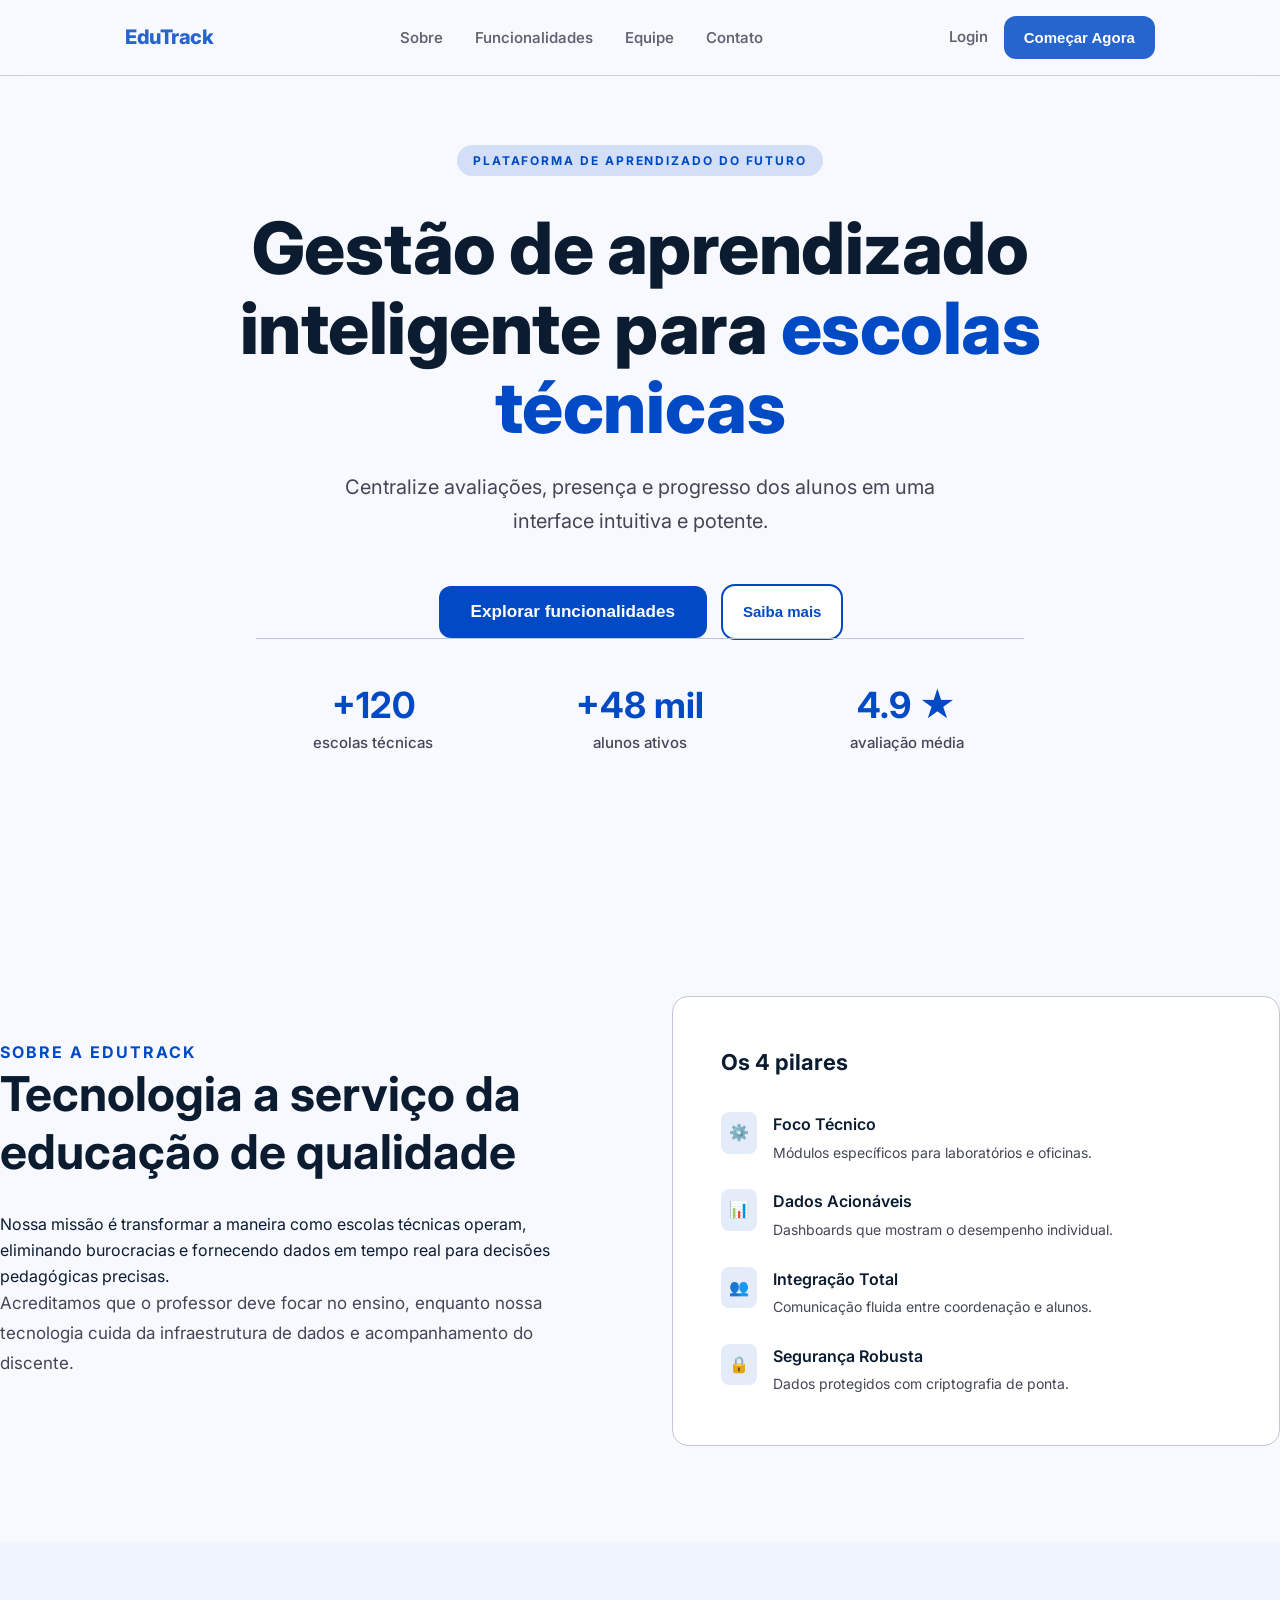
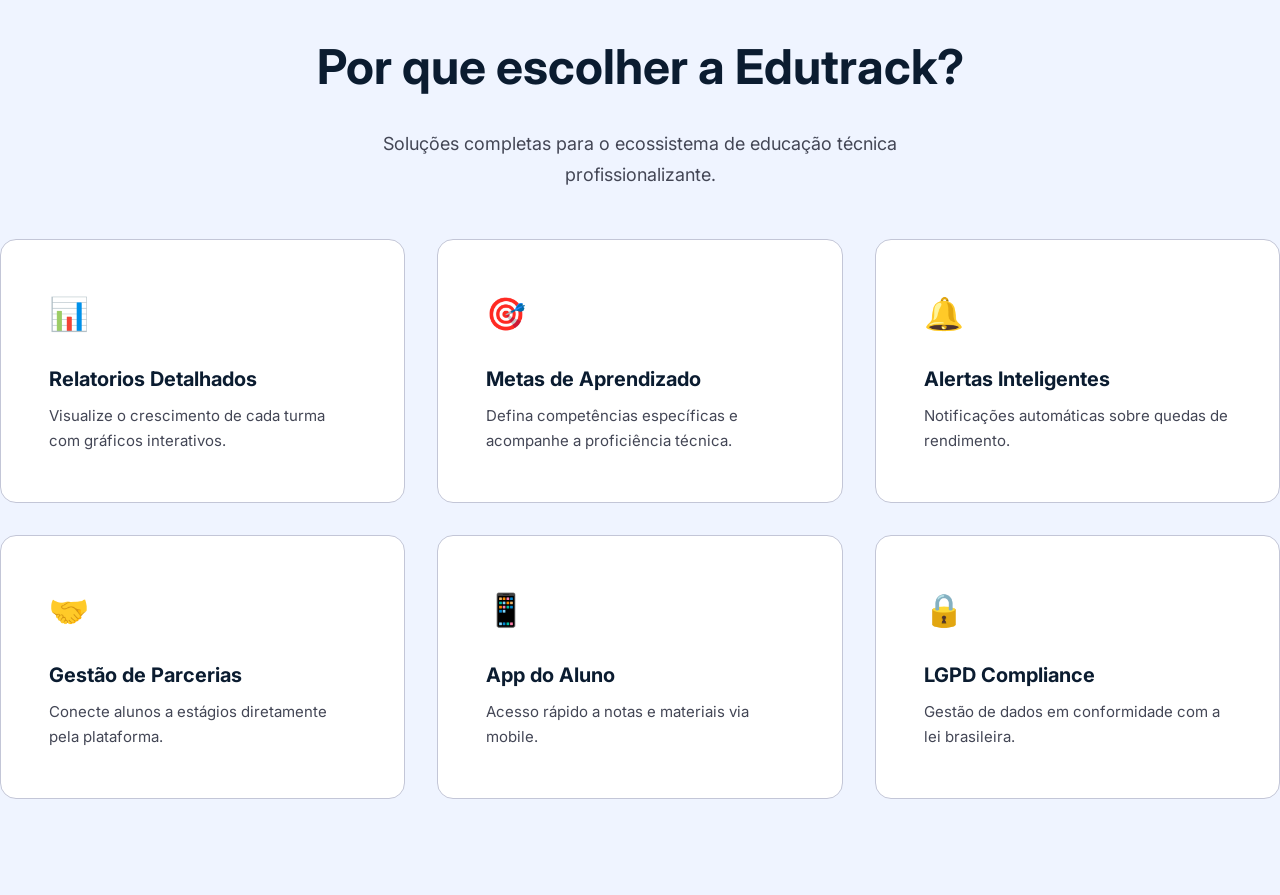
==== img/Aula pagina EduTrack/index.html @ 563f40f9 "finalização da Edutrack style.css" ====
<!DOCTYPE html>
<html lang="pt-br">

<head>
    <meta charset="UTF-8">
    <meta name="viewport" content="width=device-width, initial-scale=1.0">
    <link rel="preconnect" href="https://fonts.googleapis.com">
    <link rel="preconnect" href="https://fonts.gstatic.com" crossorigin>
    <link
        href="https://fonts.googleapis.com/css2?family=Inter:ital,opsz,wght@0,14..32,100..900;1,14..32,100..900&display=swap"
        rel="stylesheet">
    <link rel="stylesheet" href="style.css">
    <title>Landing Page EduTrack</title>
</head>

<body>
    <header class="navbar">
        <nav class="navbar-inner">
            <a href="#" class="navbar-logo">EduTrack</a>

            <ul class="navbar-links">
                <li><a href="#sobre">Sobre</a></li>
                <li><a href="#funcionalidades">Funcionalidades</a></li>
                <li><a href="#equipe">Equipe</a></li>
                <li><a href="#contato">Contato</a></li>
            </ul>
            <div class="navbar-botoes">
                <a href="#login" class="navbar-login-link">Login</a>
                <button class="navbar-button">Começar Agora</button>
            </div>


        </nav>

    </header>

    <main>
        <section class="hero">
            <span class="hero-label">Plataforma de Aprendizado do futuro</span>
            <h1 class="hero-titulo">Gestão de aprendizado inteligente para <span>escolas técnicas</span></h1>
            <p class="hero-subtitulo">Centralize avaliações, presença e progresso dos alunos em uma interface intuitiva
                e potente.</p>
            <div class="hero-botoes">
                <button class="btn-funcionalidades">Explorar funcionalidades</button>
                <button class="btn-saiba-mais">Saiba mais</button>
            </div>
            <div class="hero-estatisticas">
                <div class="hero-estatisticas-item">
                    <span class="dados-numeros">+120</span>
                    <span class="dados-descricao">escolas técnicas</span>
                </div>
                <div class="hero-estatisticas-item">
                    <span class="dados-numeros">+48 mil</span>
                    <span class="dados-descricao">alunos ativos</span>
                </div>
                <div class="hero-estatisticas-item">
                    <span class="dados-numeros">4.9 ★</span>
                    <span class="dados-descricao">avaliação média</span>
                </div>
            </div>
        </section>

        <section class="sobre">

            <div class="container">

                <div class="sobre-texto">

                    <span>Sobre a Edutrack</span>

                    <h2>Tecnologia a serviço da educação de qualidade</h2>



                    <p class="class-sobre-paragrafo">Nossa missão é transformar a maneira como escolas
                        técnicas operam, eliminando burocracias e fornecendo dados em tempo real para decisões
                        pedagógicas precisas.

                    </p>



                    <p class="sobre-paragrafo">Acreditamos que o professor deve focar no ensino,
                        enquanto nossa tecnologia cuida da infraestrutura de dados e acompanhamento do discente.</p>



                </div>




                <!-- Início da Segunda coluna ->coluna dos pilares -->

                <div class="sobre-pilares">



                    <h3 class="sobre-pilares-titulo">Os 4 pilares</h3>




                    <ul class="pilares-lista">

                        <li class="pilar">

                            <div class="pilar-icone">⚙️</div>

                            <div>

                                <strong class="pilar-titulo">Foco Técnico</strong>

                                <span class="pilar-descricao">Módulos específicos para laboratórios
                                    e oficinas.</span>

                            </div>

                        </li>



                        <li class="pilar">

                            <div class="pilar-icone">📊</div>

                            <div>

                                <strong class="pilar-titulo">Dados Acionáveis</strong>

                                <span class="pilar-descricao">Dashboards que mostram o desempenho
                                    individual.</span>

                            </div>

                        </li>



                        <li class="pilar">

                            <div class="pilar-icone">👥</div>

                            <div>

                                <strong class="pilar-titulo">Integração Total</strong>

                                <span class="pilar-descricao">Comunicação fluida entre coordenação e
                                    alunos.</span>

                            </div>

                        </li>



                        <li class="pilar">

                            <div class="pilar-icone">🔒</div>

                            <div>

                                <strong class="pilar-titulo">Segurança Robusta</strong>

                                <span class="pilar-descricao">Dados protegidos com criptografia de
                                    ponta.</span>

                            </div>

                        </li>

                    </ul>



        </section>

        <section class="solucoes">

            <div class="container">

                <header class="solucoes-header">
                    <h2>Por que escolher a Edutrack?</h2>
                    <p class="solucoes-descricao">Soluções completas para o ecossistema de educação técnica
                        profissionalizante.</p>
                </header>

                <div class="cards-grid">

                    <div class="card">
                        <div class="card-icone">📊</div>
                        <div class="card-titulo">Relatorios Detalhados</div>
                        <p class="card-descricao">Visualize o crescimento de cada turma com gráficos interativos.</p>
                    </div>

                    <div class="card">
                        <div class="card-icone">🎯</div>
                        <div class="card-titulo">Metas de Aprendizado</div>
                        <p class="card-descricao">Defina competências específicas e acompanhe a proficiência técnica.
                        </p>
                    </div>

                    <div class="card">
                        <div class="card-icone">🔔</div>
                        <div class="card-titulo">Alertas Inteligentes</div>
                        <p class="card-descricao">Notificações automáticas sobre quedas de rendimento.</p>
                    </div>

                    <div class="card">
                        <div class="card-icone">🤝</div>
                        <div class="card-titulo">Gestão de Parcerias</div>
                        <p class="card-descricao">Conecte alunos a estágios diretamente pela plataforma.</p>
                    </div>

                    <div class="card">
                        <div class="card-icone">📱</div>
                        <div class="card-titulo">App do Aluno</div>
                        <p class="card-descricao">Acesso rápido a notas e materiais via mobile.</p>
                    </div>

                    <div class="card">
                        <div class="card-icone">🔒</div>
                        <div class="card-titulo">LGPD Compliance</div>
                        <p class="card-descricao">Gestão de dados em conformidade com a lei brasileira.</p>
                    </div>
                </div>

            </div>

        </section>

    </main>

</body>

</html>
---- img/Aula pagina EduTrack/style.css ----
* {
   margin: 0;
   padding: 0;
   box-sizing: border-box;
}
 
/* Declarando variáveis CSS */
:root {
    /* Cores da Landing Page */
--cor-primaria: #004AC6;
--cor-primaria-hover: #003EA8;
--cor-fundo: #F8F9FF;
--cor-branca: #FFFFFF;
--cor-fundo-secundario: #EFF4FF;
--cor-texto: #0B1C30;
--cor-texto-suave: #434655;
--cor-borda: #C3C6D7;
 
/* Tipografia */
--fonte-principal: 'Inter';
 
/* Espaçamento */
--espaco-xs: 0.5rem;
--espaco-sm: 1rem;
--espaco-md: 1.5rem;
--espaco-lg: 2rem;
--espaco-xl: 3rem;
--espaco-xxl: 6rem;
 
/* Bordas arredondadas */
--raio-sm: 0.5rem;
--raio-md: 0.75rem;
--raio-lg: 1rem;
}
 
body {
    font-family: var(--fonte-principal);
    background-color: var(--cor-fundo);
    color: var(--cor-texto);
    line-height: 1.6;
}
 
h2{
 
font-size: clamp(1.75rem, 3rem, 3rem);
font-weight: 700;
line-height: 1.2;
color: var(--cor-texto);
margin-bottom: var(--espaco-lg);
 
 
}
 
.navbar {
    position: fixed; /* Mantém a navbar fixa no topo da página */
    top: 0;
    left: 0;
    width: 100%;
    z-index: 99999; /* Garante que a navbar fique acima de outros elementos */
    background-color: var(--cor-fundo);
    opacity: 0.85; /* Adiciona um pouco de transparência para destacar o conteúdo */
    backdrop-filter: blur(12px); /* Adiciona um efeito de desfoque para melhorar a legibilidade */
    border-bottom: 1px solid var(--cor-borda);
}
 
.navbar-inner {
    display: flex; /* Deixa em linha os itens da navbar */
    justify-content: space-around; /* Distribui os itens com espaço ao redor */
    align-items: center; /* Alinha os itens verticalmente */
    max-width: 1280px; /* Limita a largura máxima da navbar */
    margin: 0 auto; /* Centraliza a navbar horizontalmente */
    padding: var(--espaco-sm) var(--espaco-lg); /* Espaçamento interno da navbar */
}
 
.navbar-logo {
    font-size: 1.25rem; /* Tamanho da logo */
    font-weight: 800; /* Negrito para destacar a logo */
    color: var(--cor-primaria); /* Cor da logo */
    text-decoration: none; /* Remove sublinhado */
    letter-spacing: -0.03rem; /* Ajusta o espaçamento entre letras para um visual mais compacto */
}
 
.navbar-links {
    display: flex; /* Deixa os links em linha */
    list-style: none; /* Remove marcadores de lista */
    gap: var(--espaco-lg);  /* Espaçamento entre os links */
}
 
.navbar-links a {
    text-decoration: none; /* Remove sublinhado dos links */
    color: var(--cor-texto-suave);
    font-size: 0.9375rem;
    font-weight: 550; /* Peso médio para os links */
 
}
 
/* Comportamento quando o mouse passa sobre os links da navbar */
.navbar-links a:hover {
    color: var(--cor-primaria);
   
}
 
.navbar-botoes {
    display: flex; /* Deixa os botões em linha */
    align-items: center; /* Alinha os botões verticalmente */
    gap: var(--espaco-sm); /* Espaçamento entre os botões */
   
}
 
.navbar-button {
    background-color: var(--cor-primaria); /* Cor de fundo do botão */
    color: var(--cor-branca); /* Cor do texto do botão */
    border: none; /* Remove borda padrão */
    font-size: 0.9375rem; /* Tamanho da fonte do botão */
    font-weight: 700; /* Negrito para destacar o botão */
    padding: 0.8rem 1.25rem; /* Espaçamento interno do botão */
    border-radius: var(--raio-md); /* Bordas arredondadas */
    cursor: pointer; /* Cursor de ponteiro para indicar que é clicável */
    transition: all 0.15s ease; /* Transição suave para as alterações de estilo */
}
 
/* Dentro do hover so adicionamos o que sera alterado */
.navbar-button:hover {
    background-color: var(--cor-primaria-hover); /* Cor de fundo do botão ao passar o mouse */
    transform: scale(1.05); /* Leve aumento de tamanho para dar um efeito de destaque */
}
 
.navbar-login-link {
    text-decoration: none; /* Remove sublinhado do link de login */
    color: var(--cor-texto-suave); /* Cor do link de login */
    font-weight: 550; /* Peso médio para o link de login */
    font-size: 0.9375rem; /* Tamanho da fonte do link de login */
}
 
.navbar-login-link:hover {
    color: var(--cor-primaria-hover); /* Cor do link de login ao passar o mouse */
}
 
.hero {
    min-height: 100vh; /* vh- viewport height - altura da tela */
    display: flex; /* Deixa os itens em linha */
    flex-direction: column; /* Organiza os itens em coluna */
    align-items: center; /* Alinha os itens horizontalmente */
    justify-content: center; /* Alinha os itens verticalmente */
    padding: var(--espaco-lg) var(--espaco-xxl);/* Espaçamento interno da seção hero */
}
 
.hero-label {
    display: inline-block; /* Permite que o label tenha um tamanho definido */
    background-color: color-mix(in srgb, var(--cor-primaria) 15%, transparent);
    text-transform: uppercase;
    color: var(--cor-primaria);
    font-size: 0.75rem; /* Tamanho da fonte do label */
    font-weight: 700;
    letter-spacing: 0.12rem; /* Aumenta o espaçamento entre letras para um visual mais moderno */
    padding: 0.375rem 1rem; /* Espaçamento interno do label */
    border-radius: var(--raio-lg); /* Bordas arredondadas para o label */
    margin-bottom: var(--espaco-lg); /* Espaçamento abaixo do label */
}
 
.hero-titulo {
    font-size: clamp(2.5rem, 5.7rem, 4.5rem); /* clamp(minimo, ideal, maximo) - Nunca menor que o mínimo, nunca maior que o máximo, ideal para responsividade */
    font-weight: 800; /* Negrito para destacar o título */
    line-height: 1.1; /* Altura da linha para melhorar a legibilidade do título */
    letter-spacing: -0.03rem; /* Ajusta o espaçamento entre letras para um visual mais compacto */
    color: var(--cor-texto); /* Cor do título */
    max-width: 56rem; /* Limita a largura máxima do título para melhorar a legibilidade */
    text-align: center; /* Centraliza o texto do título */
    margin-bottom: var(--espaco-md); /* Espaçamento abaixo do título */
}
 
.hero-titulo span {
    color: var(--cor-primaria);
}
 
.hero-subtitulo {
    font-size: clamp(1rem, 1.875rem, 1.25rem);
    color: var(--cor-texto-suave); /* Cor do subtítulo */
    max-width: 42rem;
    line-height: 1.7;
    margin-bottom: var(--espaco-xl);
    text-align: center;
}
 
.hero-botoes {
    display: flex; /* Deixa os botões em linha */
    gap: var(--espaco-sm); /* Espaçamento entre os botões */
}
 
 
.btn-funcionalidades {
    background-color: var(--cor-primaria); /* Cor de fundo do botão */
    color: var(--cor-branca); /* Cor do texto do botão */
    border: none; /* Remove borda padrão */
    font-size: 1.07rem; /* Tamanho da fonte do botão */
    font-weight: 700; /* Negrito para destacar o botão */
    padding: 1rem 2rem; /* Espaçamento interno do botão */
    border-radius: var(--raio-md); /* Bordas arredondadas */
    cursor: pointer; /* Cursor de ponteiro para indicar que é clicável */
    transition: all 0.15s ease; /* Transição suave para as alterações de estilo */
}
 
.btn-funcionalidades:hover {
 background-color: var(--cor-primaria-hover); /* Cor de fundo do botão ao passar o mouse */
    transform: scale(1.05); /* Leve aumento de tamanho para dar um efeito de destaque */
 
}
 
.btn-saiba-mais {
    background-color: var(--cor-branca); /* Cor de fundo do botão */
    outline: 2px solid var(--cor-primaria);
    color: var(--cor-primaria); /* Cor do texto do botão */
    border: none; /* Remove borda padrão */
    font-size: 0.9375rem; /* Tamanho da fonte do botão */
    font-weight: 700; /* Negrito para destacar o botão */
    padding: 0.8rem 1.25rem; /* Espaçamento interno do botão */
    border-radius: var(--raio-md); /* Bordas arredondadas */
    cursor: pointer; /* Cursor de ponteiro para indicar que é clicável */
    transition: all 0.15s ease; /* Transição suave para as alterações de estilo */
}
 
.btn-saiba-mais:hover {
    transform: scale(1.05);
}
 
.hero-estatisticas{
display:grid;
grid-template-columns:repeat(3, 1fr);
gap: var(--espaco-lg);
width:100%;
max-width: 48rem;
padding-top: var(--espaco-xl);
border-top: 1px solid var(--cor-borda);
 
 }
 
 
 
.hero-estatisticas-item{
display: flex;
flex-direction: column;
align-items: center;
gap: var(--espaco-xs);
 
 }
 
 
 
.dados-numeros{
font-size: 2.25rem;
color: var(--cor-primaria);
font-weight: 700;
line-height: 1;
 
 }
 
 
 
.dados-descricao{
font-size: 0.9375rem;
color: var(--cor-texto-suave);
font-weight: 500;
 
 }
 
 
 
.sobre{
padding: var(--espaco-xxl) 0;
 
 }
 
 
 
.sobre .container{
display: grid;
grid-template-columns: 1fr 1fr;
gap: 4rem;
align-items: center;
max-width: 1280px;
margin: 0 auto;
 
 }
 
 
 
.sobre-texto span{
text-transform: uppercase;
color: var(--cor-primaria);
font-weight: 700;
letter-spacing: 2px;
margin-bottom: var(--espaco-sm);
 
 }
 
 
 
 
.sobre-paragrafo{
font-size: 1.0625rem;
color: var(--cor-texto-suave);
line-height: 1.75;
margin-bottom: var(--espaco-md);
 
}
 
.sobre-pilares{
background-color: var(--cor-branca);
border: 1px solid var(--cor-borda);
border-radius: var(--raio-lg);
padding: var(--espaco-xl);
 
 }
 
 
 
.sobre-pilares-titulo{
font-size: 1.375rem;
font-weight: 700;
color: var(--cor-texto);
margin-bottom: var(--espaco-lg);
 
}
 
 
 
.pilares-lista{
list-style: none;
display: flex;
flex-direction: column;
gap: var(--espaco-md);
 
  }
 
 
.pilar{
display: flex;
align-items: start;
gap: var(--espaco-sm);
 }
 
 
 
.pilar-icone{
background-color: color-mix(in srgb, var(--cor-primaria) 10%, transparent) ;
padding: var(--espaco-xs);
border-radius: var(--raio-sm);
 
 }
 
 
 
.pilar-titulo{
display: block;
font-weight: 600;
color: var(--cor-texto);
margin-bottom: 2px;
 }
 
 
.pilar-descricao{
font-size: 0.875rem;
color: var(--cor-texto-suave);
line-height: 1.5;
}
 
/* Soluções */
 
.solucoes {
    background-color: var(--cor-fundo-secundario);
    padding: var(--espaco-xxl) 0;
}
 
.solucoes .container {
    max-width: 1280px;
    margin: 0 auto;
}
 
.solucoes-header {
    text-align: center;
    margin-bottom: var(--espaco-xl);
}
 
.solucoes-descricao {
    margin: 0 auto;
    text-align: center;
    font-size: 1.125rem;
    color: var(--cor-texto-suave);
    line-height: 1.75;
    max-width: 38rem;
}
 
.cards-grid {
    display: grid;
    grid-template-columns: repeat(auto-fill, minmax(400px, 1fr)); /* Garante que as colunas se ajustem automaticamente, com um mínimo de 250px e ocupando o espaço disponível */
    gap: var(--espaco-lg);
}

.card {
    background-color: var(--cor-branca);
    border: 1px solid var(--cor-borda);
    border-radius: var(--raio-lg);
    padding: var(--espaco-xl);
}

.card:hover {
    box-shadow: 0 12px 40px rgba(0, 0, 0, 0.1);
    transform: translateY(-6px);
    /* transition: all 0.3s ease;   **ver como fica */ 
}

.card-icone {
font-size: 2rem;
font-weight: 700;
margin-bottom: var(--espaco-md);
}

.card-titulo {
font-size: 1.25rem;
font-weight: 700;
color: var(--cor-texto);
margin-bottom: var(--espaco-xs);
}

.card-descricao {
font-size: 0.9375rem;
color: var(--cor-texto-suave);
line-height: 1.7;
}
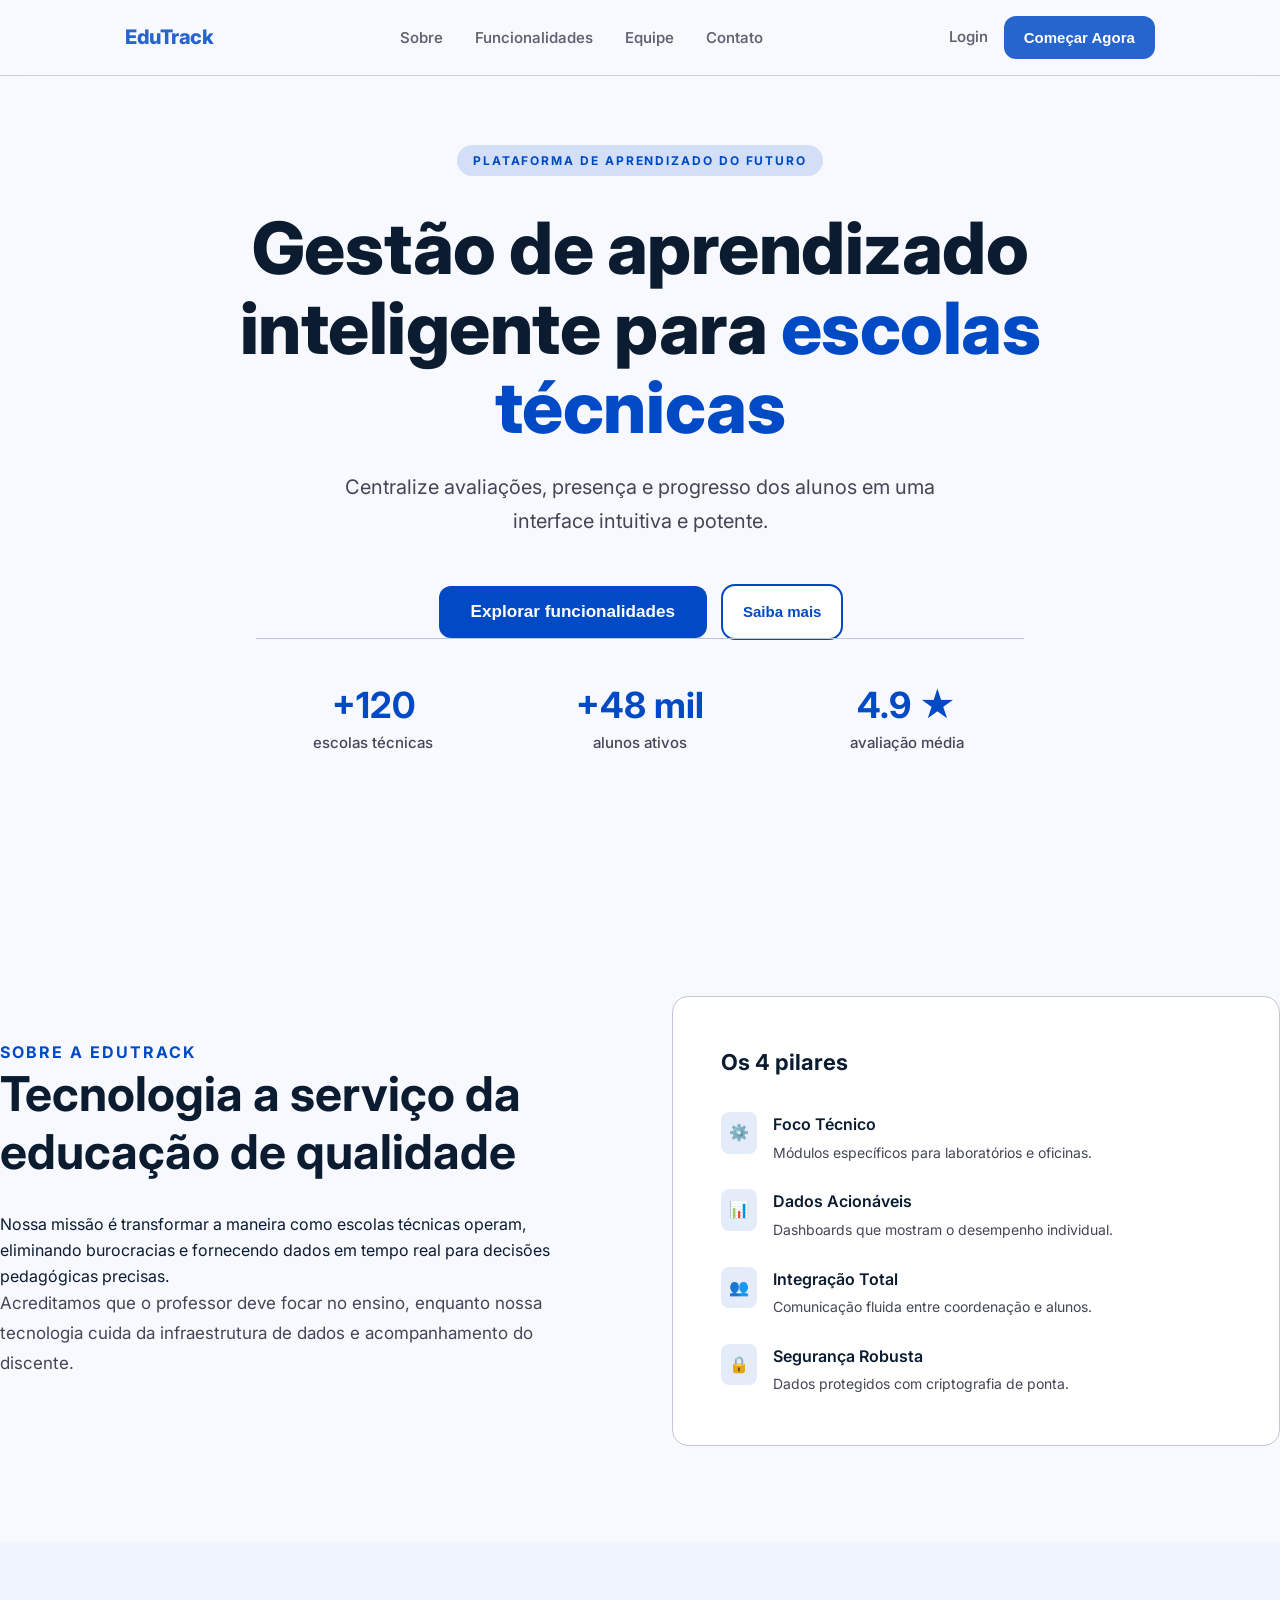
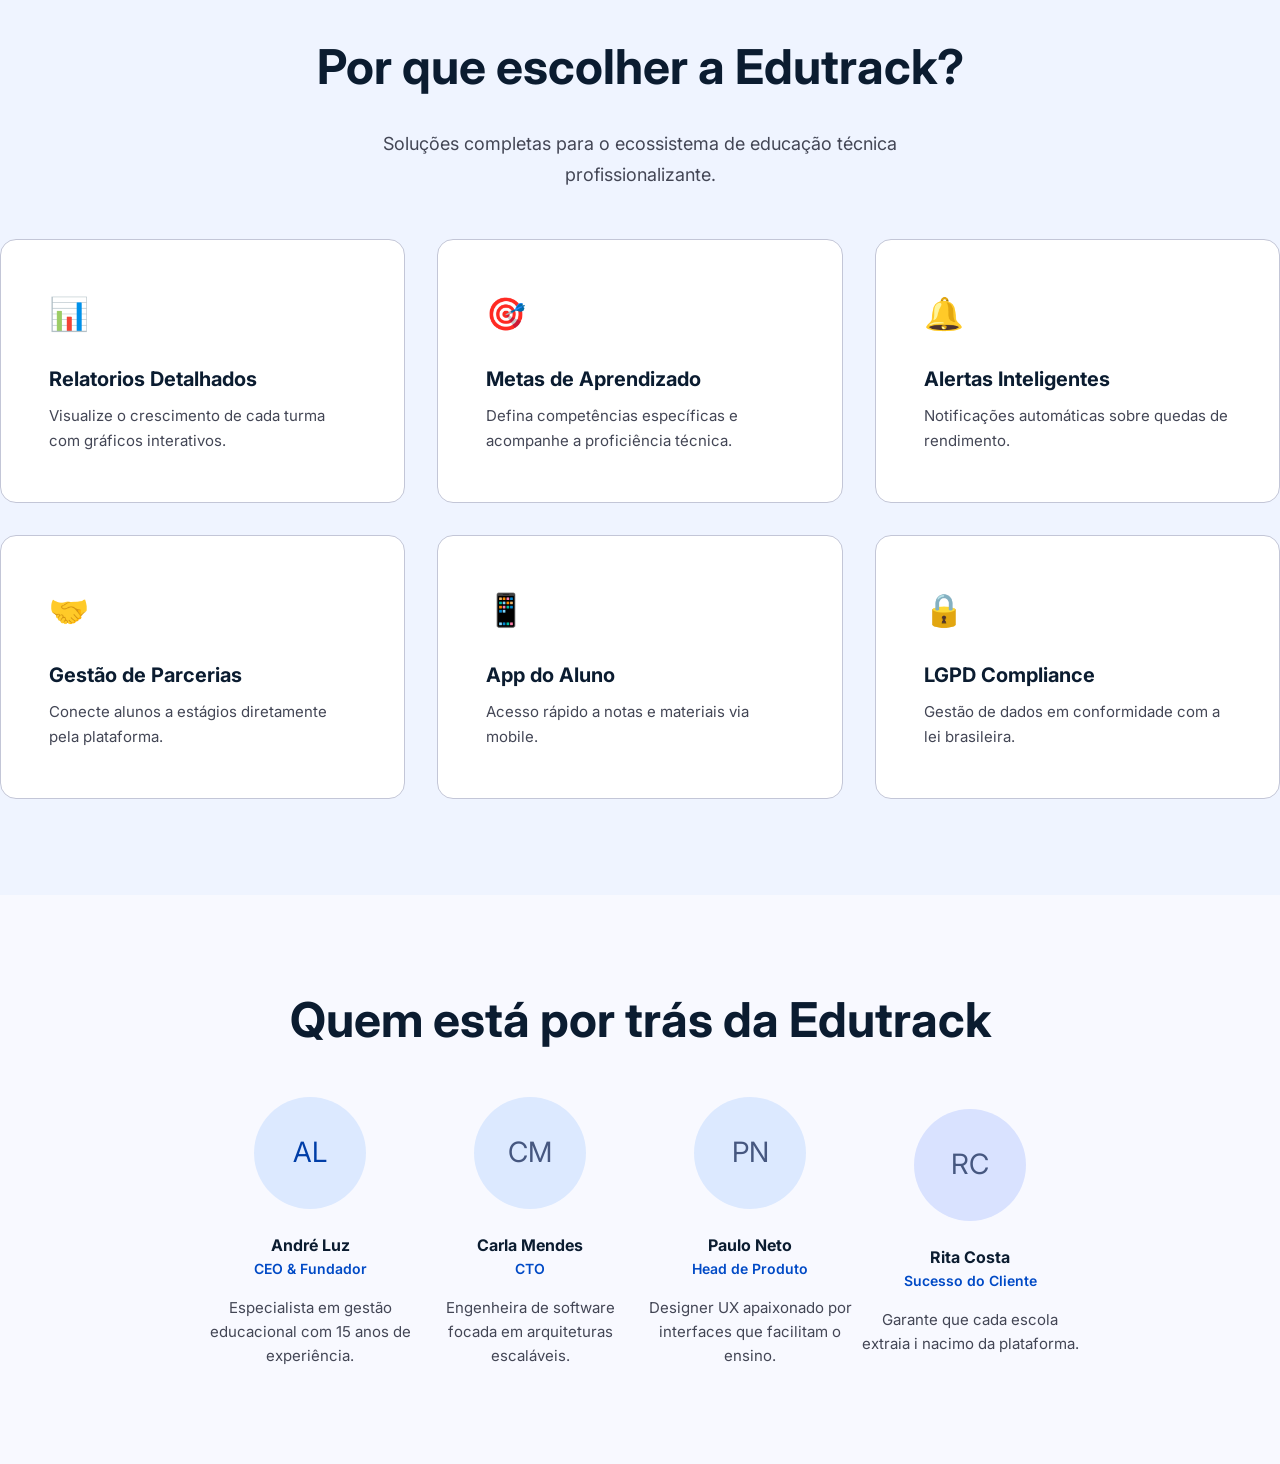
==== commit 24baf0a8: "atula 30/04/2026" ====
--- a/img/Aula pagina EduTrack/index.html
+++ b/img/Aula pagina EduTrack/index.html
@@ -229,8 +229,61 @@
 
         </section>
 
+
+        <div class="equipe">
+            <div class="container-equipe">
+
+
+                <header class="equipe-header">
+                    <h2>Quem está por trás da Edutrack</h2>
+                    <div class="dados-equipe">
+
+
+                        <div class="membro-equipe">
+
+                            <div class="avatar" style="background-color: #dce9ff; color: #003ea8; ">AL</div>
+                            <h4>André Luz</h4>
+                            <span class="membro-cargo">CEO & Fundador</span>
+                            <p class="membro-descrição">
+                                Especialista em gestão educacional com 15 anos de experiência.
+                            </p>
+                        </div>
+
+                        <div class="membro-equipe">
+
+                            <div class="avatar" style="background-color: #dce9ff; color: #465780; ">CM</div>
+                            <h4>Carla Mendes</h4>
+                            <span class="membro-cargo">CTO</span>
+                            <p class="membro-descrição">
+                                Engenheira de software focada em arquiteturas escaláveis.
+                            </p>
+                        </div>
+
+                        <div class="membro-equipe">
+
+                            <div class="avatar" style="background-color: #dce9ff; color: #465780; ">PN</div>
+                            <h4>Paulo Neto</h4>
+                            <span class="membro-cargo">Head de Produto</span>
+                            <p class="membro-descrição">
+                                Designer UX apaixonado por interfaces que facilitam o ensino.
+                            </p>
+                        </div>
+
+                        <div class="membro-equipe">
+
+                            <div class="avatar" style="background-color: #d9e2ff; color: #465780; ">RC</div>
+                            <h4>Rita Costa</h4>
+                            <span class="membro-cargo">Sucesso do Cliente</span>
+                            <p class="membro-descrição">
+                                Garante que cada escola extraia i nacimo da plataforma.
+                            </p>
+                        </div>
+
+                    </div>
+                    </section>
     </main>
 
+
 </body>
 
 </html>
--- a/img/Aula pagina EduTrack/style.css
+++ b/img/Aula pagina EduTrack/style.css
@@ -426,4 +426,55 @@
 font-size: 0.9375rem;
 color: var(--cor-texto-suave);
 line-height: 1.7;
-}   +}   
+
+/* começando css de equipe */
+
+.equipe {
+    padding: var(--espaco-xxl) 0;
+}
+
+.container-equipe {
+    max-width: 1280px;
+    width: 100%;
+    margin: 0 auto;
+    text-align: center;
+}
+.dados-equipe {
+    display: flex;
+    flex-wrap: wrap; /* Permite que os itens quebrem para a próxima linha em telas menores */
+    justify-content: center;
+    gap: var(--espaco-lx);
+    margin-top: var(--espaco-xl);
+}
+.membro-equipe {
+    width: 100%;
+    max-width: 220px;
+    display: flex;
+    flex-direction: column;
+    align-items: center;
+    justify-content: center;
+}
+
+.avatar {
+    width: 112px;
+    height: 112px;
+    display: flex;
+    justify-content: center;
+    align-items: center;
+    font-size: 1.75rem;
+    border-radius: 50%;
+    margin-bottom: var(--espaco-md);
+}
+
+.membro-cargo {
+    font-size: 0.875rem;
+    color: var(--cor-primaria);
+    font-weight: 600;
+    margin-bottom: var(--espaco-sm);
+}
+
+.membro-descrição{
+  font-size: 0.9375rem;
+  color: var(--cor-texto-suave);
+}
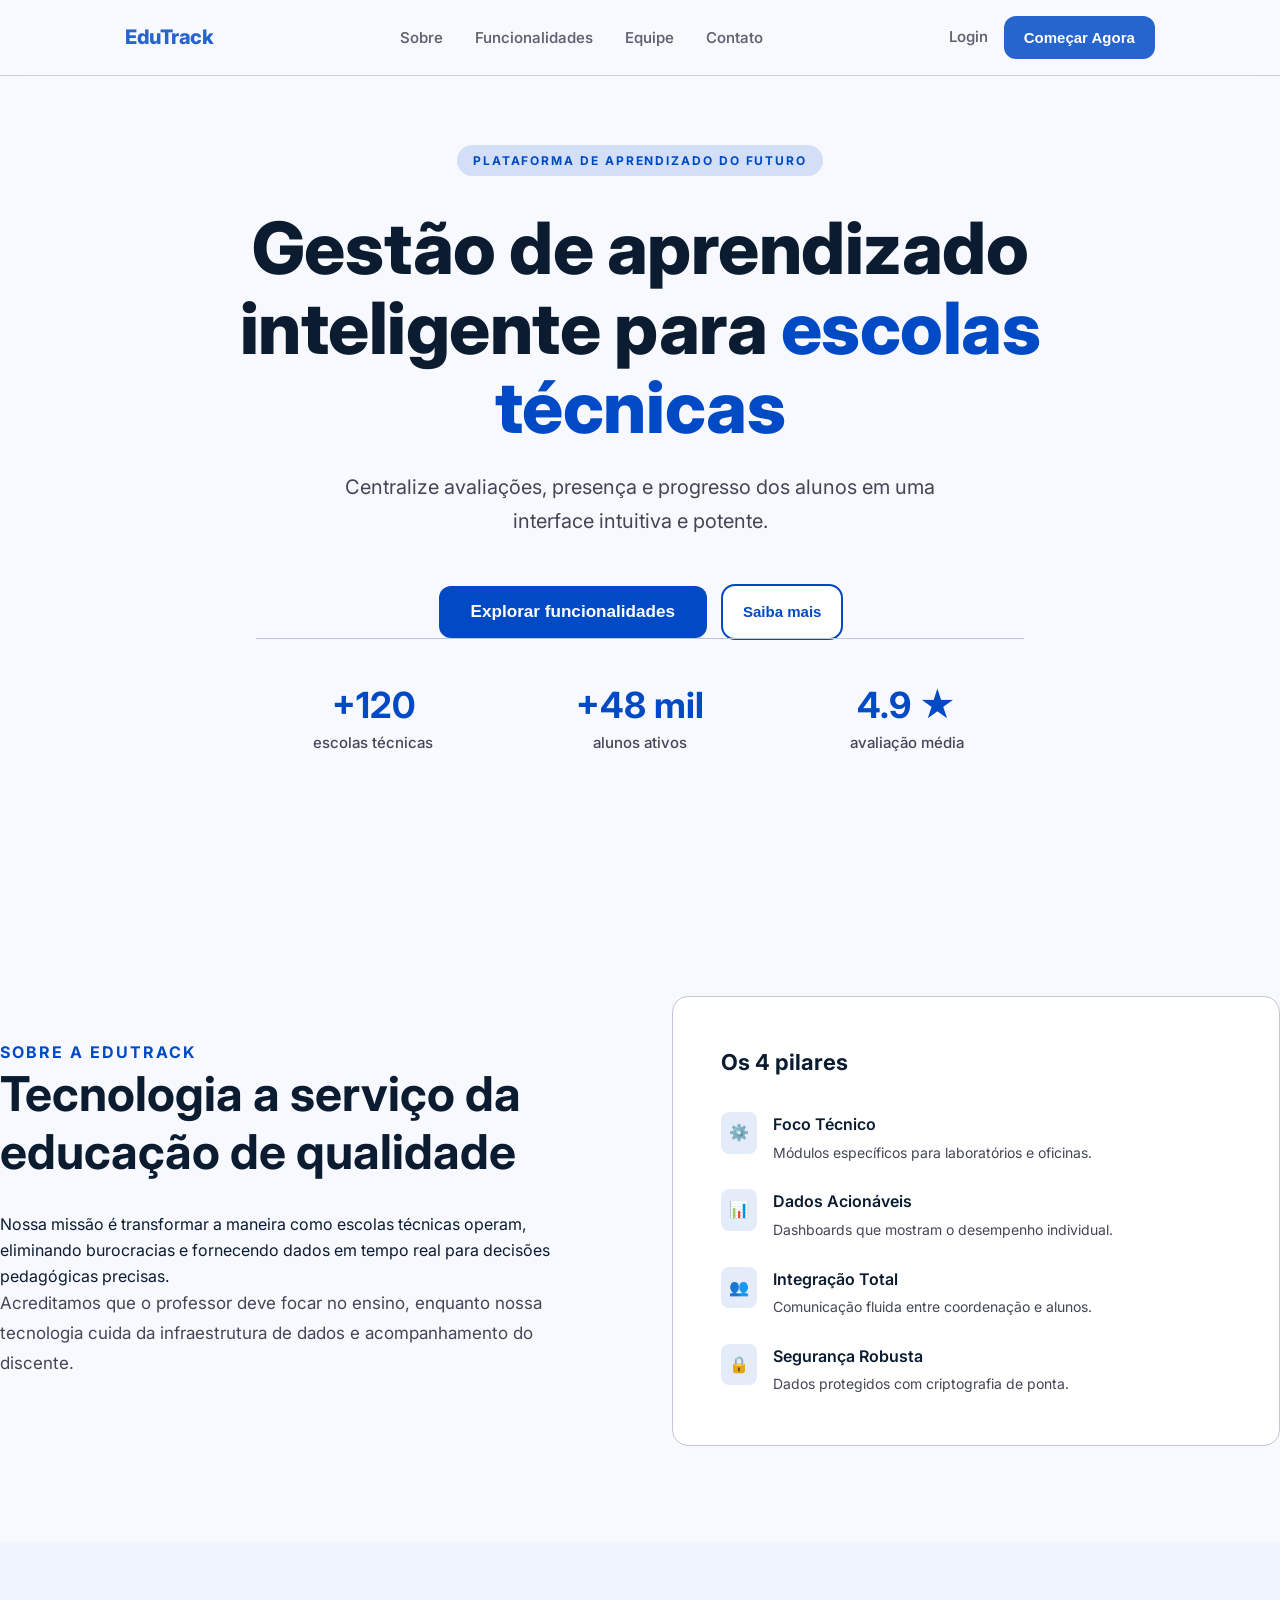
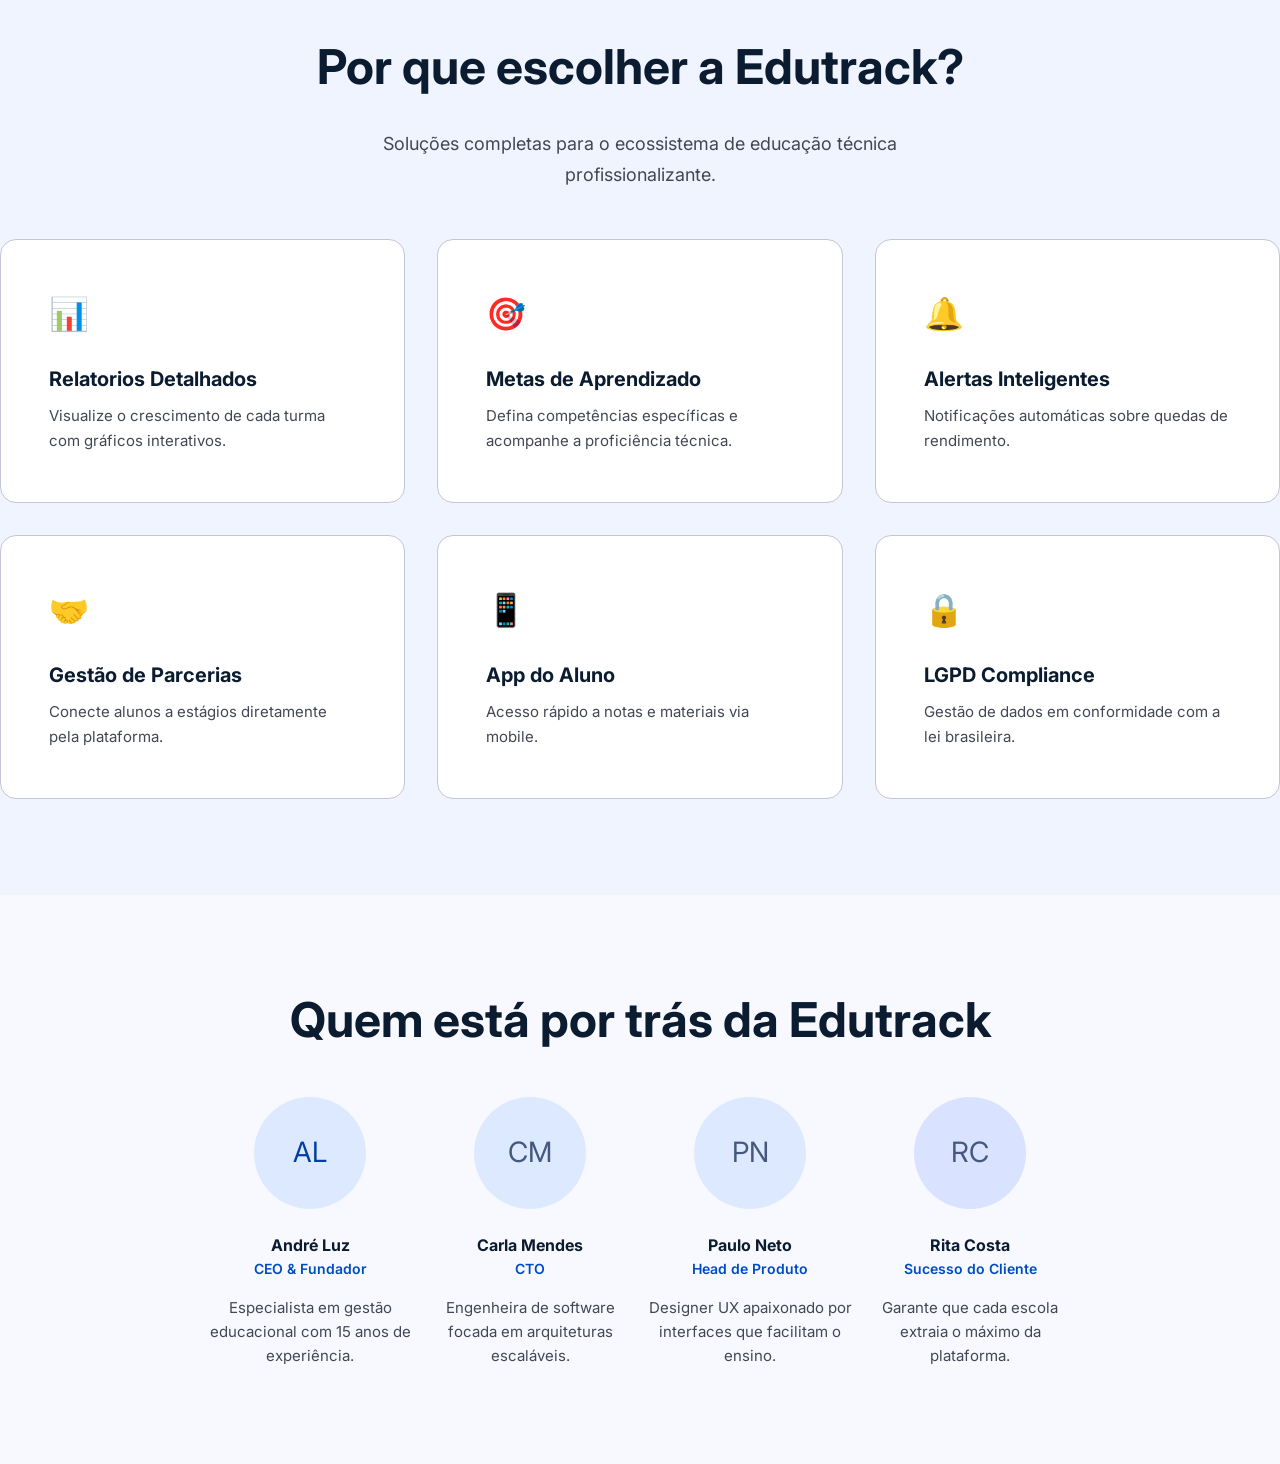
==== commit 2a110b3a: "atula 30/04/2026 nova" ====
--- a/img/Aula pagina EduTrack/index.html
+++ b/img/Aula pagina EduTrack/index.html
@@ -275,7 +275,7 @@
                             <h4>Rita Costa</h4>
                             <span class="membro-cargo">Sucesso do Cliente</span>
                             <p class="membro-descrição">
-                                Garante que cada escola extraia i nacimo da plataforma.
+                                Garante que cada escola extraia o máximo da plataforma.
                             </p>
                         </div>
 
--- a/img/Aula pagina EduTrack/style.css
+++ b/img/Aula pagina EduTrack/style.css
@@ -465,6 +465,12 @@
     font-size: 1.75rem;
     border-radius: 50%;
     margin-bottom: var(--espaco-md);
+    transition: ease 0.3s;
+}
+
+.avatar:hover {
+    transform: scale(1.02);
+    transition: ease 0.3s;
 }
 
 .membro-cargo {
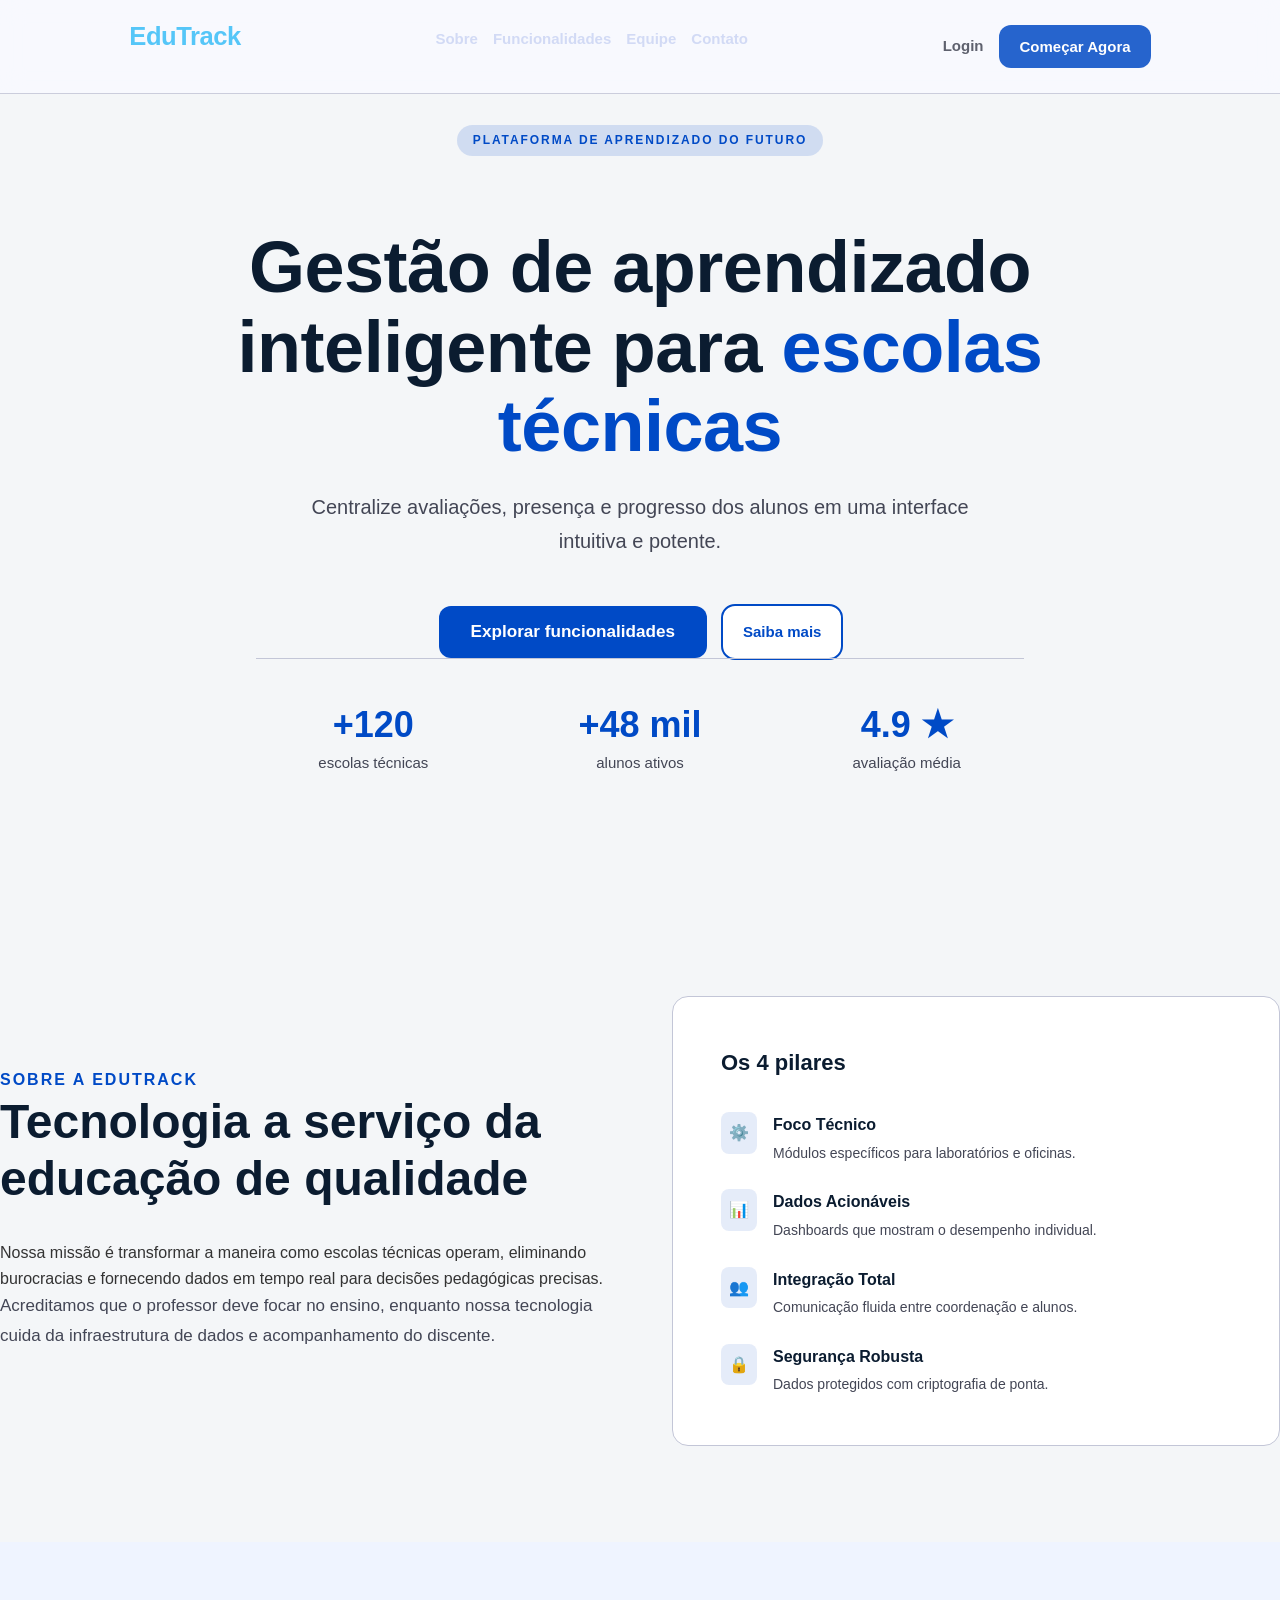
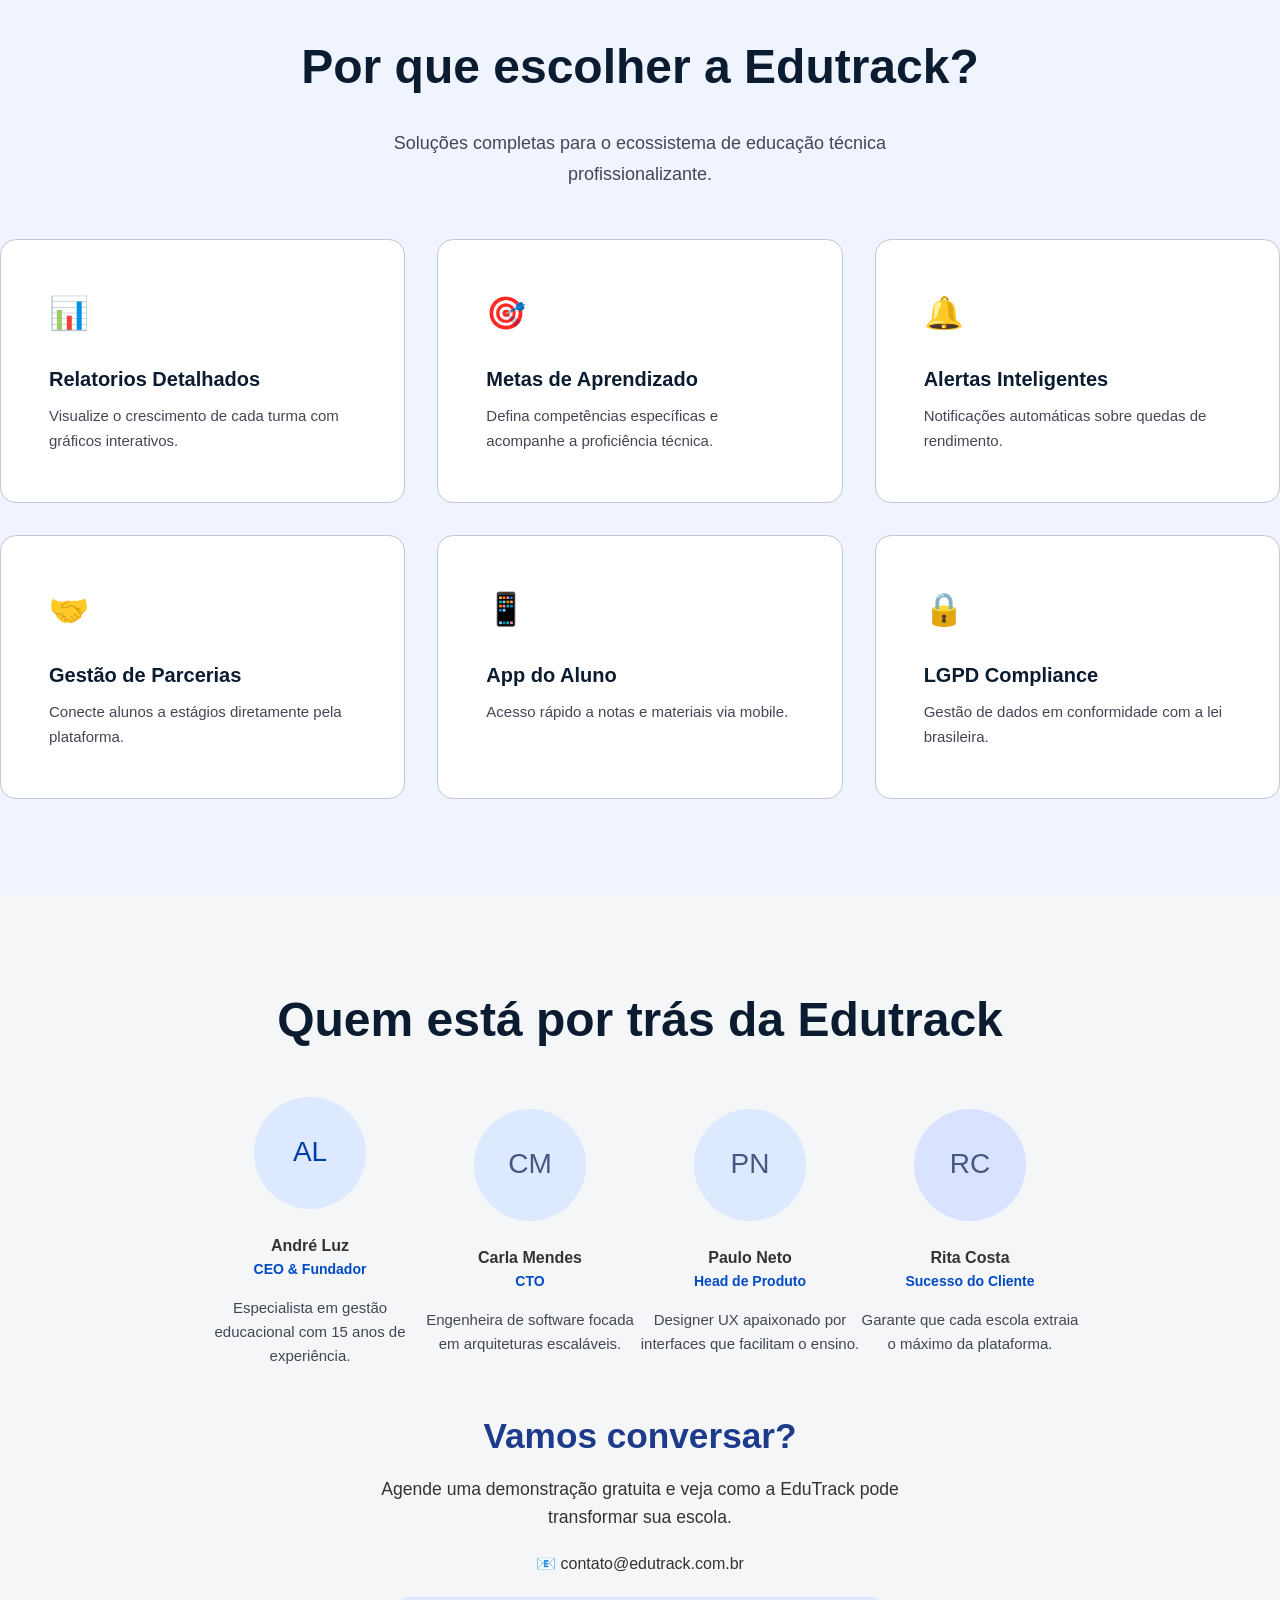
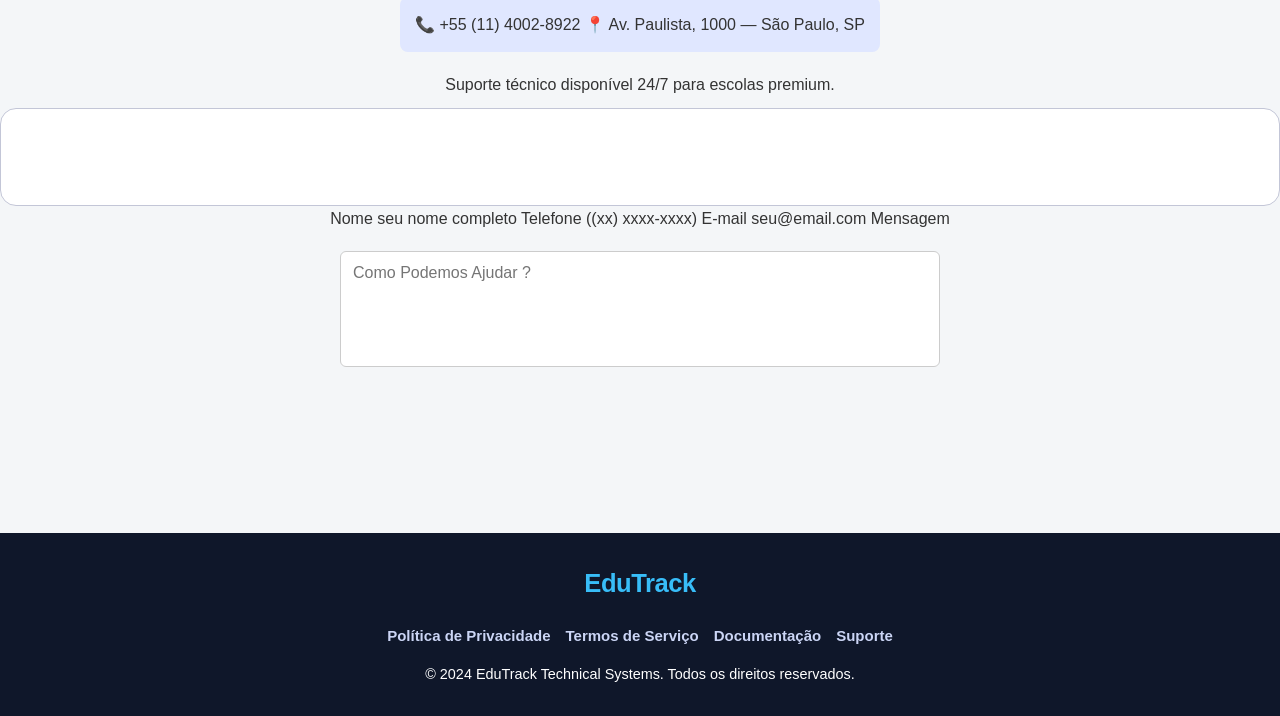
==== commit d2eecad0: "atula 06/054/2026 nova" ====
--- a/img/Aula pagina EduTrack/index.html
+++ b/img/Aula pagina EduTrack/index.html
@@ -281,7 +281,55 @@
 
                     </div>
                     </section>
+
+                    <div class="Vamos conversar"></div>
+
+                    <h1>Vamos conversar?</h1>
+
+                    <p class="Agende-uma-demonstração"> Agende uma demonstração gratuita e veja como a EduTrack pode
+                        transformar sua escola.
+
+                        <p class="contato"> 📧 contato@edutrack.com.br </p>
+
+
+                        <div class="dados-contato">
+                            📞 +55 (11) 4002-8922
+                            📍 Av. Paulista, 1000 — São Paulo, SP
+                        </div>
+
+                        <p class="suporte">Suporte técnico disponível 24/7 para escolas premium.</p>
+
+
+                        <div class="sobre-pilares"></div>
+
+                        Nome seu nome completo
+                        Telefone ((xx) xxxx-xxxx)
+                        E-mail seu@email.com
+                        Mensagem <textarea name="mensagem" id="mensagem" cols="30" rows="5"
+                            placeholder="Como Podemos Ajudar ?"></textarea>
+
+
+
     </main>
+    <footer>
+
+        <a href="#" class="navbar-logo">EduTrack</a>
+
+        <nav class="footer-inferior">
+
+            <ul class="navbar-links">
+                <li><a href="#Política-de-Privacidade">Política de Privacidade</a></li>
+                <li><a href="#Termos-de-Serviço">Termos de Serviço</a></li>
+                <li><a href="#Documentação">Documentação</a></li>
+                <li><a href="#Suporte">Suporte</a></li>
+            </ul>
+
+            © 2024 EduTrack Technical Systems. Todos os direitos reservados.
+
+
+        </nav>
+
+    </footer>
 
 
 </body>
--- a/img/Aula pagina EduTrack/style.css
+++ b/img/Aula pagina EduTrack/style.css
@@ -483,4 +483,211 @@
 .membro-descrição{
   font-size: 0.9375rem;
   color: var(--cor-texto-suave);
-}+}
+
+/* Reset básico */
+* {
+    margin: 0;
+    padding: 0;
+    box-sizing: border-box;
+    font-family: Arial, Helvetica, sans-serif;
+}
+
+/* Corpo da página */
+body {
+    background-color: #f4f6f8;
+    color: #333;
+    line-height: 1.6;
+}
+
+/* Seção "Vamos conversar" */
+h1 {
+    text-align: center;
+    font-size: 2.2rem;
+    margin: 40px 0 10px;
+    color: #1e3a8a;
+}
+
+.Agende-uma-demonstração {
+    text-align: center;
+    max-width: 600px;
+    margin: 0 auto 20px;
+    font-size: 1.1rem;
+}
+
+/* Informações de contato */
+.contato,
+.dados-contato,
+.suporte {
+    text-align: center;
+    margin: 10px 0;
+    font-size: 1rem;
+}
+
+.dados-contato {
+    background-color: #e0e7ff;
+    padding: 15px;
+    border-radius: 8px;
+    display: inline-block;
+}
+
+/* Área do formulário */
+textarea {
+    width: 100%;
+    max-width: 600px;
+    display: block;
+    margin: 20px auto;
+    padding: 12px;
+    border-radius: 6px;
+    border: 1px solid #ccc;
+    resize: none;
+    font-size: 1rem;
+}
+
+/* Footer */
+footer {
+    background-color: #0f172a;
+    color: #fff;
+    padding: 30px 20px;
+    margin-top: 50px;
+}
+
+/* Logo no footer */
+.navbar-logo {
+    display: block;
+    text-align: center;
+    font-size: 1.6rem;
+    font-weight: bold;
+    color: #38bdf8;
+    text-decoration: none;
+    margin-bottom: 20px;
+}
+
+/* Links do footer */
+.footer-inferior {
+    text-align: center;
+    font-size: 0.9rem;
+}
+
+.navbar-links {
+    list-style: none;
+    display: flex;
+    justify-content: center;
+    gap: 15px;
+    margin-bottom: 15px;
+}
+
+.navbar-links a {
+    color: #cbd5f5;
+    text-decoration: none;
+    transition: color 0.3s;
+}
+
+.navbar-links a:hover {
+    color: #38bdf8;
+}
+
+
+/* Novo código css dia 06/05/2026 */
+
+/* Reset básico */
+* {
+    margin: 0;
+    padding: 0;
+    box-sizing: border-box;
+    font-family: Arial, Helvetica, sans-serif;
+}
+
+/* Corpo da página */
+body {
+    background-color: #f4f6f8;
+    color: #333;
+    line-height: 1.6;
+}
+
+/* Seção "Vamos conversar" */
+h1 {
+    text-align: center;
+    font-size: 2.2rem;
+    margin: 40px 0 10px;
+    color: #1e3a8a;
+}
+
+.Agende-uma-demonstração {
+    text-align: center;
+    max-width: 600px;
+    margin: 0 auto 20px;
+    font-size: 1.1rem;
+}
+
+/* Informações de contato */
+.contato,
+.dados-contato,
+.suporte {
+    text-align: center;
+    margin: 10px 0;
+    font-size: 1rem;
+}
+
+.dados-contato {
+    background-color: #e0e7ff;
+    padding: 15px;
+    border-radius: 8px;
+    display: inline-block;
+}
+
+/* Área do formulário */
+textarea {
+    width: 100%;
+    max-width: 600px;
+    display: block;
+    margin: 20px auto;
+    padding: 12px;
+    border-radius: 6px;
+    border: 1px solid #ccc;
+    resize: none;
+    font-size: 1rem;
+}
+
+/* Footer */
+footer {
+    background-color: #0f172a;
+    color: #fff;
+    padding: 30px 20px;
+    margin-top: 50px;
+}
+
+/* Logo no footer */
+.navbar-logo {
+    display: block;
+    text-align: center;
+    font-size: 1.6rem;
+    font-weight: bold;
+    color: #38bdf8;
+    text-decoration: none;
+    margin-bottom: 20px;
+}
+
+/* Links do footer */
+.footer-inferior {
+    text-align: center;
+    font-size: 0.9rem;
+}
+
+.navbar-links {
+    list-style: none;
+    display: flex;
+    justify-content: center;
+    gap: 15px;
+    margin-bottom: 15px;
+}
+
+.navbar-links a {
+    color: #cbd5f5;
+    text-decoration: none;
+    transition: color 0.3s;
+}
+
+.navbar-links a:hover {
+    color: #38bdf8;
+}
